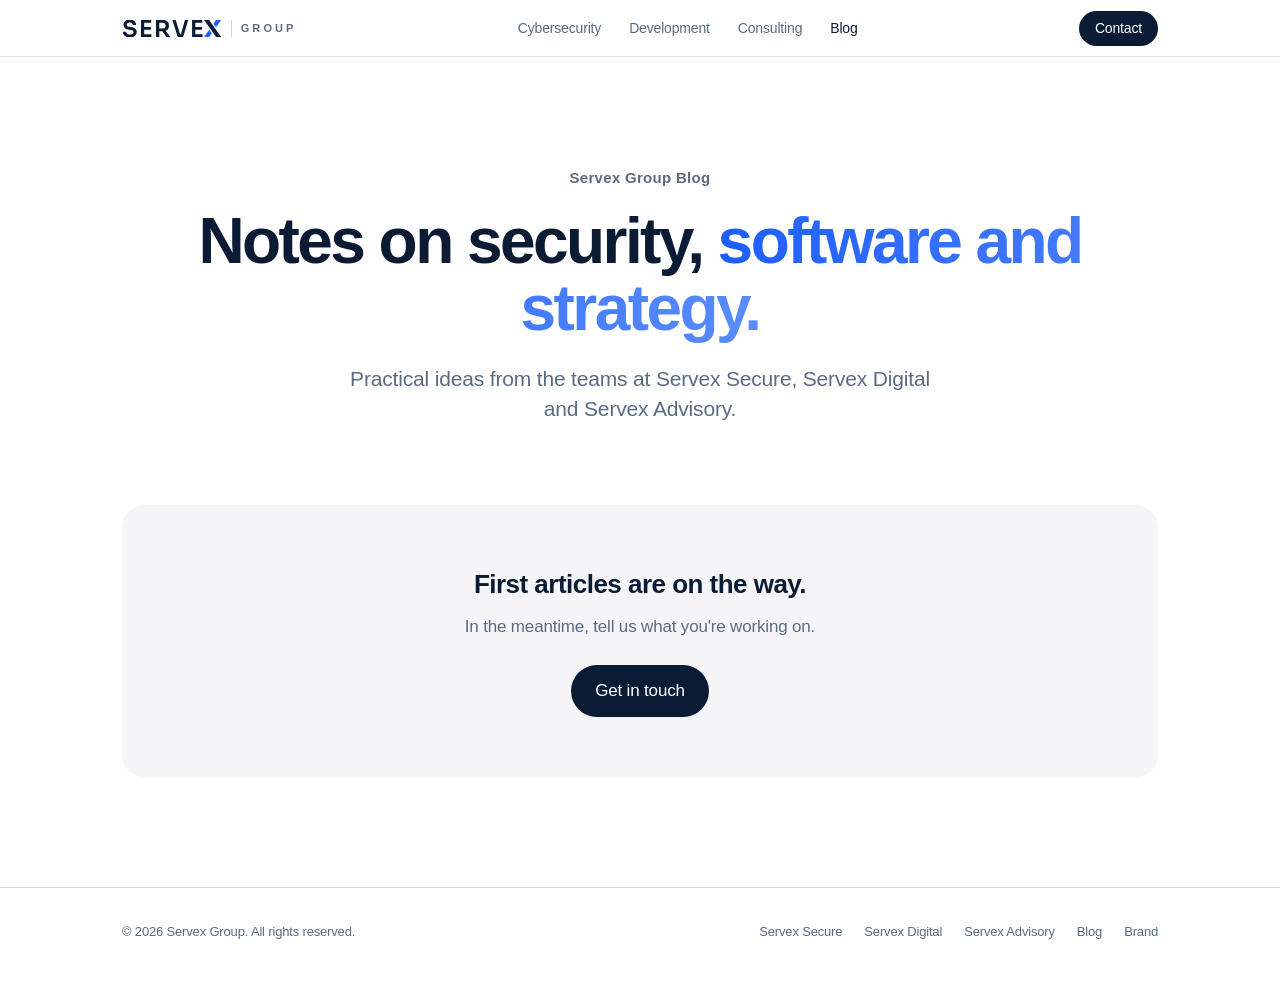
==== blog/index.html @ 8c694811 "Add blog page" ====
<!doctype html>
<html lang="en">
<head>
<meta charset="utf-8">
<!-- Google Analytics (GA4) -->
<script async src="https://www.googletagmanager.com/gtag/js?id=G-1CSWVTF1F6"></script>
<script>
window.dataLayer = window.dataLayer || [];
function gtag(){dataLayer.push(arguments);}
gtag('js', new Date());
gtag('config', 'G-1CSWVTF1F6');
</script>
<meta name="viewport" content="width=device-width, initial-scale=1">
<meta name="theme-color" content="#ffffff" media="(prefers-color-scheme: light)">
<meta name="theme-color" content="#060d1a" media="(prefers-color-scheme: dark)">
<link rel="icon" href="/favicon.svg" type="image/svg+xml">
<link rel="apple-touch-icon" href="/logo-512.png">
<link rel="stylesheet" href="/styles.css">
<title>Blog · Servex Group</title>
<meta name="description" content="Insights on cybersecurity, web and mobile development, and business strategy from the teams at Servex Group.">
<link rel="canonical" href="https://servexgroup.com/blog/">
<meta property="og:site_name" content="Servex Group">
<meta property="og:title" content="Servex Group Blog">
<meta property="og:description" content="Insights on cybersecurity, web and mobile development, and business strategy.">
<meta property="og:type" content="website">
<meta property="og:url" content="https://servexgroup.com/blog/">
<meta property="og:image" content="https://servexgroup.com/logo-512.png">
<meta name="twitter:card" content="summary">
<script type="application/ld+json">
{
  "@context": "https://schema.org",
  "@type": "Blog",
  "@id": "https://servexgroup.com/blog/#blog",
  "name": "Servex Group Blog",
  "url": "https://servexgroup.com/blog/",
  "inLanguage": "en",
  "publisher": {"@type": "Organization", "@id": "https://servexgroup.com/#organization", "name": "Servex Group", "logo": "https://servexgroup.com/logo-512.png"}
}
</script>
</head>
<body>

<header class="nav">
  <div class="wrap">
    <a href="/" class="brand" aria-label="Servex Group home">
      <svg xmlns="http://www.w3.org/2000/svg" viewBox="0 0 176.0 30.0" width="176" height="30" role="img" aria-label="Servex"><path d="M13.9 30.8Q9.9 30.8 7.2 29.5Q4.5 28.2 3 26Q1.6 23.8 1.6 20.9H7.3Q7.3 22.1 8 23.2Q8.6 24.4 10.1 25.1Q11.5 25.8 13.9 25.8Q16.1 25.8 17.5 25.2Q18.9 24.5 19.6 23.5Q20.3 22.5 20.3 21.2Q20.3 19.6 19 18.7Q17.6 17.7 14.8 17.5L12.2 17.3Q7.8 16.9 5.3 14.6Q2.7 12.2 2.7 8.4Q2.7 5.5 4.1 3.5Q5.4 1.4 7.9 0.3Q10.3 -0.9 13.6 -0.9Q17 -0.9 19.5 0.3Q21.9 1.5 23.3 3.7Q24.7 5.8 24.7 8.8H18.9Q18.9 7.5 18.3 6.5Q17.8 5.4 16.6 4.8Q15.4 4.2 13.6 4.2Q11.9 4.2 10.7 4.7Q9.6 5.3 9 6.3Q8.4 7.3 8.4 8.4Q8.4 9.8 9.5 10.9Q10.5 11.9 12.7 12.1L15.3 12.3Q18.5 12.6 21 13.7Q23.4 14.8 24.7 16.7Q26.1 18.6 26.1 21.2Q26.1 24.1 24.6 26.2Q23.1 28.4 20.4 29.6Q17.6 30.8 13.9 30.8ZM33.5 30V0H51.6V4.9H39.2V12.3H50.9V17.2H39.2V25.1H51.9V30ZM60 30V-0.2H71.1Q74.8 -0.2 77.4 0.9Q80.1 1.9 81.5 4.1Q82.9 6.3 82.9 9.6V10.2Q82.9 13.6 81.5 15.7Q80 17.8 77.4 18.9Q77.3 18.9 77.1 19L85.2 30H78.3L71.3 20Q71.2 20 71.1 20H65.8V30ZM65.8 4.8V15.2H71.8Q73.4 15.2 74.5 14.6Q75.7 13.9 76.4 12.7Q77 11.5 77 10Q77 8.5 76.4 7.3Q75.7 6.1 74.5 5.4Q73.4 4.8 71.8 4.8ZM98.4 30 88.8 0H94.8L102.5 25.2H104L111 0H116.9L108 30ZM123.7 30V0H141.8V4.9H129.4V12.3H141.1V17.2H129.4V25.1H142.2V30Z" fill="currentColor"/><g transform="translate(138.13 -6.82) scale(0.6818)"><defs><mask id="mnav" maskUnits="userSpaceOnUse" x="0" y="0" width="64" height="64"><rect width="64" height="64" fill="#fff"/><path d="M10 10H23L54 54H41Z" fill="#000" stroke="#000" stroke-width="7" stroke-linejoin="round"/></mask></defs><path d="M41 10H54L23 54H10Z" fill="#1E5EFF" mask="url(#mnav)"/><path d="M10 10H23L54 54H41Z" fill="currentColor"/></g></svg>
      <span class="sub">Group</span>
    </a>
    <ul>
      <li><a href="/#secure">Cybersecurity</a></li>
      <li><a href="/#digital">Development</a></li>
      <li><a href="/#advisory">Consulting</a></li>
      <li><a href="/blog/" aria-current="page">Blog</a></li>
    </ul>
    <a href="/#contact" class="cta">Contact</a>
  </div>
</header>

<main>
  <section class="blog-hero">
    <div class="wrap">
      <p class="eyebrow">Servex Group Blog</p>
      <h1>Notes on security, <span class="grad">software and strategy.</span></h1>
      <p class="lead">Practical ideas from the teams at Servex Secure, Servex Digital and Servex Advisory.</p>
    </div>
  </section>

  <section class="blog-list-section">
    <div class="wrap">
      <div class="post-list">
        <!-- POSTS GO HERE, newest first. For each post, copy this block, remove the comment markers, and fill it in.
             Delete the "post-empty" box below once the first post is published.
        <article class="post-card">
          <p class="post-meta"><span class="post-tag t-secure">Cybersecurity</span><time datetime="2026-12-01">December 1, 2026</time></p>
          <h2><a href="/blog/your-post-slug">Your post title</a></h2>
          <p>One or two sentences that summarize the post.</p>
          <a class="more" href="/blog/your-post-slug">Read article</a>
        </article>
        -->
        <div class="post-empty">
          <h2>First articles are on the way.</h2>
          <p>In the meantime, tell us what you're working on.</p>
          <a class="btn btn-primary" href="mailto:info@servexgroup.com?subject=Project%20inquiry">Get in touch</a>
        </div>
      </div>
    </div>
  </section>
</main>

<footer>
  <div class="wrap">
    <span>© <span id="yr">2026</span> Servex Group. All rights reserved.</span>
    <nav>
      <a href="/#secure">Servex Secure</a>
      <a href="/#digital">Servex Digital</a>
      <a href="/#advisory">Servex Advisory</a>
      <a href="/blog/">Blog</a>
      <a href="/brand">Brand</a>
    </nav>
  </div>
</footer>

<script>document.getElementById('yr').textContent = new Date().getFullYear();</script>
</body>
</html>
---- styles.css ----
/* Servex Group — core styles */
:root {
  --bg: #ffffff;
  --bg-alt: #f5f5f7;
  --surface: #ffffff;
  --text: #0b1b33;
  --text-2: #5b6b82;
  --line: #d2d2d7;
  --ink: #0b1b33;
  --brand: #1e5eff;
  --brand-2: #5b8cff;
  --secure: #1e5eff;
  --digital: #7a3cff;
  --advisory: #ff7a1a;
  --radius: 22px;
  --max: 1080px;
  --font: -apple-system, BlinkMacSystemFont, "SF Pro Display", "Inter", "Segoe UI", Roboto, Helvetica, Arial, sans-serif;
}
@media (prefers-color-scheme: dark) {
  :root:not([data-theme="light"]) {
    --bg: #060d1a;
    --bg-alt: #0b1424;
    --surface: #101b2e;
    --text: #f5f5f7;
    --text-2: #a1a1a6;
    --line: #2c2c31;
    --ink: #f5f5f7;
    --brand: #4d7dff;
    --brand-2: #8fb0ff;
    --secure: #4d7dff;
    --digital: #9b6bff;
    --advisory: #ff9447;
  }
}
:root[data-theme="dark"] {
  --bg: #060d1a; --bg-alt: #0b1424; --surface: #101b2e; --text: #f5f5f7;
  --text-2: #a1a1a6; --line: #2c2c31; --ink: #f5f5f7;
  --brand: #4d7dff; --brand-2: #8fb0ff; --secure: #4d7dff; --digital: #9b6bff; --advisory: #ff9447;
}

* { box-sizing: border-box; margin: 0; padding: 0; }
html { scroll-behavior: smooth; -webkit-text-size-adjust: 100%; }
body {
  background: var(--bg);
  color: var(--text);
  font-family: var(--font);
  font-size: 17px;
  line-height: 1.5;
  -webkit-font-smoothing: antialiased;
  letter-spacing: -0.01em;
}
a { color: inherit; text-decoration: none; }
img, svg { display: block; max-width: 100%; }
.wrap { max-width: var(--max); margin: 0 auto; padding: 0 22px; }

/* Nav */
.nav {
  position: sticky; top: 0; z-index: 50;
  background: color-mix(in srgb, var(--bg) 78%, transparent);
  backdrop-filter: saturate(180%) blur(20px);
  -webkit-backdrop-filter: saturate(180%) blur(20px);
  border-bottom: 1px solid color-mix(in srgb, var(--line) 60%, transparent);
}
.nav .wrap { display: flex; align-items: center; justify-content: space-between; height: 56px; }
.brand { display: flex; align-items: center; gap: 10px; font-weight: 600; font-size: 17px; letter-spacing: -0.02em; }
.brand { color: var(--text); gap: 9px; }
.brand svg { height: 17px; width: auto; }
.brand .sub { font-size: 11px; font-weight: 600; letter-spacing: 0.28em; text-transform: uppercase; color: var(--text-2); padding-left: 9px; border-left: 1px solid var(--line); line-height: 17px; }
.nav ul { display: flex; gap: 28px; list-style: none; font-size: 14px; color: var(--text-2); }
.nav ul a:hover { color: var(--text); }
.nav .cta {
  font-size: 14px; padding: 7px 16px; border-radius: 999px;
  background: var(--ink); color: var(--bg); font-weight: 500;
}
@media (max-width: 760px) { .nav ul { display: none; } }

/* Buttons */
.btn {
  display: inline-flex; align-items: center; gap: 8px;
  padding: 13px 24px; border-radius: 999px; font-size: 17px; font-weight: 500;
  transition: transform .2s ease, opacity .2s ease;
}
.btn:hover { transform: translateY(-1px); }
.btn-primary { background: var(--ink); color: var(--bg); }
.btn-ghost { color: var(--secure); }
.btn-ghost::after { content: "›"; font-size: 22px; line-height: 1; }

/* Hero */
.hero { text-align: center; padding: 120px 0 90px; }
.eyebrow { font-size: 15px; font-weight: 600; color: var(--text-2); letter-spacing: 0.02em; margin-bottom: 18px; }
.hero h1 {
  font-size: clamp(44px, 8vw, 88px); line-height: 1.02; font-weight: 700; letter-spacing: -0.045em;
  max-width: 900px; margin: 0 auto;
}
.grad {
  background: linear-gradient(90deg, var(--brand), var(--brand-2));
  -webkit-background-clip: text; background-clip: text; color: transparent;
}
.hero p.lead { font-size: clamp(19px, 2.4vw, 24px); color: var(--text-2); max-width: 640px; margin: 26px auto 38px; line-height: 1.4; }
.hero .actions { display: flex; gap: 14px; justify-content: center; flex-wrap: wrap; }

/* Hero mark */
.hero-mark { width: 84px; height: 84px; margin: 0 auto 30px; color: var(--text); }
.hero-mark svg { width: 100%; height: 100%; }

/* Sections */
section { padding: 100px 0; }
.alt { background: var(--bg-alt); }
.head { text-align: center; max-width: 720px; margin: 0 auto 60px; }
.head h2 { font-size: clamp(34px, 5vw, 56px); line-height: 1.06; font-weight: 700; letter-spacing: -0.035em; }
.head p { color: var(--text-2); font-size: 20px; margin-top: 16px; }

/* Division cards */
.cards { display: grid; grid-template-columns: repeat(3, 1fr); gap: 20px; }
@media (max-width: 900px) { .cards { grid-template-columns: 1fr; } }
.card {
  background: var(--surface); border-radius: var(--radius); padding: 38px 32px 34px;
  border: 1px solid color-mix(in srgb, var(--line) 50%, transparent);
  display: flex; flex-direction: column; gap: 14px;
  transition: transform .3s ease, box-shadow .3s ease;
}
.card:hover { transform: translateY(-4px); box-shadow: 0 24px 60px -24px rgba(0,0,0,.18); }
.card .icon { width: 52px; height: 52px; border-radius: 14px; display: grid; place-items: center; color: #fff; }
.card .icon svg { width: 26px; height: 26px; }
.card .tag { font-size: 13px; font-weight: 600; letter-spacing: 0.02em; }
.card h3 { font-size: 26px; letter-spacing: -0.025em; line-height: 1.15; }
.card p { color: var(--text-2); font-size: 16px; flex: 1; }
.card .more { font-size: 16px; font-weight: 500; }
.card .more::after { content: " ›"; }
.c-secure .icon { background: var(--secure); } .c-secure .tag, .c-secure .more { color: var(--secure); }
.c-digital .icon { background: var(--digital); } .c-digital .tag, .c-digital .more { color: var(--digital); }
.c-advisory .icon { background: var(--advisory); } .c-advisory .tag, .c-advisory .more { color: var(--advisory); }

/* Division detail */
.division { display: grid; grid-template-columns: 1fr 1fr; gap: 64px; align-items: center; }
.division.flip .visual { order: -1; }
@media (max-width: 900px) { .division { grid-template-columns: 1fr; gap: 40px; } .division.flip .visual { order: 0; } }
.division .tag { font-size: 15px; font-weight: 600; margin-bottom: 12px; }
.division h2 { font-size: clamp(34px, 4.6vw, 52px); line-height: 1.05; letter-spacing: -0.035em; font-weight: 700; }
.division p.lead { color: var(--text-2); font-size: 19px; margin: 20px 0 28px; }
.list { list-style: none; display: grid; gap: 14px; }
.list li { display: flex; gap: 12px; align-items: flex-start; font-size: 16px; }
.list li::before {
  content: ""; flex: none; width: 20px; height: 20px; margin-top: 2px; border-radius: 50%;
  background: var(--accent) url("data:image/svg+xml,%3Csvg xmlns='http://www.w3.org/2000/svg' viewBox='0 0 20 20'%3E%3Cpath d='M6 10.5l2.5 2.5L14 7.5' fill='none' stroke='white' stroke-width='2' stroke-linecap='round' stroke-linejoin='round'/%3E%3C/svg%3E") center/20px no-repeat;
}
.list li span { color: var(--text-2); }
.list li b { font-weight: 600; color: var(--text); }
.d-secure { --accent: var(--secure); } .d-secure .tag { color: var(--secure); }
.d-digital { --accent: var(--digital); } .d-digital .tag { color: var(--digital); }
.d-advisory { --accent: var(--advisory); } .d-advisory .tag { color: var(--advisory); }

.visual {
  aspect-ratio: 1 / 1; border-radius: 32px; position: relative; overflow: hidden;
  display: grid; place-items: center;
  background: radial-gradient(120% 120% at 30% 20%, color-mix(in srgb, var(--accent) 30%, var(--bg-alt)), var(--bg-alt) 70%);
  border: 1px solid color-mix(in srgb, var(--line) 50%, transparent);
}
.alt .visual { background: radial-gradient(120% 120% at 30% 20%, color-mix(in srgb, var(--accent) 30%, var(--surface)), var(--surface) 70%); }
.visual svg { width: 62%; height: auto; color: var(--accent); }

/* Stats / principles */
.principles { display: grid; grid-template-columns: repeat(4, 1fr); gap: 20px; }
@media (max-width: 900px) { .principles { grid-template-columns: 1fr 1fr; } }
@media (max-width: 520px) { .principles { grid-template-columns: 1fr; } }
.principle { padding: 28px; border-radius: var(--radius); background: var(--surface); border: 1px solid color-mix(in srgb, var(--line) 50%, transparent); }
.principle .n { font-size: 14px; font-weight: 600; color: var(--text-2); margin-bottom: 18px; font-variant-numeric: tabular-nums; }
.principle h4 { font-size: 20px; letter-spacing: -0.02em; margin-bottom: 8px; }
.principle p { color: var(--text-2); font-size: 15px; }

/* Contact */
.contact { text-align: center; }
.contact h2 { font-size: clamp(40px, 6vw, 72px); letter-spacing: -0.045em; line-height: 1.02; font-weight: 700; }
.contact p { color: var(--text-2); font-size: 20px; margin: 20px auto 36px; max-width: 560px; }
.contact .mail { display: block; margin-top: 22px; color: var(--text-2); font-size: 15px; }

/* Footer */
footer { border-top: 1px solid var(--line); padding: 34px 0 44px; font-size: 13px; color: var(--text-2); }
footer .wrap { display: flex; justify-content: space-between; gap: 20px; flex-wrap: wrap; align-items: center; }
footer nav { display: flex; gap: 22px; flex-wrap: wrap; }
footer a:hover { color: var(--text); }

/* Reveal on scroll */
.reveal { opacity: 0; transform: translateY(24px); transition: opacity .8s ease, transform .8s cubic-bezier(.2,.7,.2,1); }
.reveal.in { opacity: 1; transform: none; }
@media (prefers-reduced-motion: reduce) { .reveal { opacity: 1; transform: none; transition: none; } html { scroll-behavior: auto; } }

/* Brand page */
.swatches { display: grid; grid-template-columns: repeat(auto-fit, minmax(150px, 1fr)); gap: 16px; }
.swatch { border-radius: 18px; overflow: hidden; border: 1px solid var(--line); background: var(--surface); }
.swatch .chip { height: 120px; }
.swatch .meta { padding: 14px 16px; font-size: 14px; }
.swatch .meta b { display: block; font-size: 15px; }
.swatch .meta code { color: var(--text-2); font-family: ui-monospace, "SF Mono", Menlo, monospace; font-size: 13px; }
.logo-grid { display: grid; grid-template-columns: repeat(auto-fit, minmax(240px, 1fr)); gap: 16px; }
.logo-tile { border-radius: 22px; aspect-ratio: 4/3; display: grid; place-items: center; border: 1px solid var(--line); padding: 24px; }
.logo-tile.light { background: #fff; color: #1d1d1f; }
.logo-tile.dark { background: #0b1b33; color: #f5f5f7; border-color: #0b1b33; }
.logo-tile.tint { background: #eef2f8; }
.logo-tile img { width: 78%; height: auto; }
.logo-tile.tint img { width: 96px; height: 96px; }
.type-row { display: grid; grid-template-columns: 160px 1fr; gap: 24px; padding: 24px 0; border-bottom: 1px solid var(--line); align-items: baseline; }
.type-row:last-child { border: 0; }
.type-row .label { font-size: 13px; color: var(--text-2); }
@media (max-width: 600px) { .type-row { grid-template-columns: 1fr; gap: 6px; } }
.rules { display: grid; grid-template-columns: 1fr 1fr; gap: 16px; }
@media (max-width: 700px) { .rules { grid-template-columns: 1fr; } }
.rule { padding: 26px; border-radius: 20px; background: var(--surface); border: 1px solid var(--line); }
.rule h4 { margin-bottom: 8px; font-size: 18px; }
.rule p { color: var(--text-2); font-size: 15px; }

/* Blog */
.nav a[aria-current="page"] { color: var(--text); }
.blog-hero { text-align: center; padding: 110px 0 50px; }
.blog-hero h1 { font-size: clamp(38px, 6vw, 64px); line-height: 1.05; font-weight: 700; letter-spacing: -0.04em; }
.blog-hero .lead { font-size: clamp(18px, 2.2vw, 21px); color: var(--text-2); max-width: 620px; margin: 22px auto 0; line-height: 1.45; }
.blog-list-section { padding: 30px 0 110px; }
.post-list { display: grid; grid-template-columns: repeat(auto-fill, minmax(300px, 1fr)); gap: 20px; }
.post-card { padding: 30px; border-radius: var(--radius); background: var(--surface); border: 1px solid var(--line); display: flex; flex-direction: column; gap: 12px; transition: transform .3s ease, box-shadow .3s ease; }
.post-card:hover { transform: translateY(-3px); box-shadow: 0 24px 60px -28px rgba(0,0,0,.2); }
.post-card h2 { font-size: 23px; line-height: 1.2; letter-spacing: -0.02em; }
.post-card p { color: var(--text-2); font-size: 16px; flex: 1; }
.post-card .more { font-size: 15px; font-weight: 500; color: var(--brand); }
.post-card .more::after { content: " ›"; }
.post-empty { grid-column: 1 / -1; text-align: center; padding: 60px 24px; border-radius: var(--radius); background: var(--bg-alt); }
.post-empty h2 { font-size: 26px; letter-spacing: -0.02em; }
.post-empty p { color: var(--text-2); margin: 10px 0 26px; }
.post-meta { display: flex; gap: 12px; align-items: center; flex-wrap: wrap; font-size: 14px; color: var(--text-2); }
.post-tag { font-weight: 600; font-size: 13px; }
.t-secure { color: var(--secure); } .t-digital { color: var(--digital); } .t-advisory { color: var(--advisory); }
.post { padding: 90px 0 100px; }
.post-wrap { max-width: 720px; }
.crumbs { font-size: 14px; color: var(--text-2); margin-bottom: 26px; }
.crumbs a:hover { color: var(--text); }
.post h1 { font-size: clamp(34px, 5vw, 52px); line-height: 1.08; letter-spacing: -0.035em; font-weight: 700; margin: 14px 0 20px; }
.post-lead { font-size: 21px; color: var(--text-2); line-height: 1.45; margin-bottom: 40px; }
.post-body { font-size: 18px; line-height: 1.7; }
.post-body h2 { font-size: 28px; letter-spacing: -0.025em; line-height: 1.2; margin: 48px 0 14px; }
.post-body h3 { font-size: 21px; letter-spacing: -0.015em; margin: 32px 0 10px; }
.post-body p, .post-body ul, .post-body ol { margin-bottom: 20px; }
.post-body ul, .post-body ol { padding-left: 24px; }
.post-body li { margin-bottom: 8px; }
.post-body a { color: var(--brand); text-decoration: underline; text-underline-offset: 3px; }
.post-body img { border-radius: 16px; margin: 30px 0; }
.post-body blockquote { border-left: 3px solid var(--brand); padding-left: 20px; color: var(--text-2); margin: 28px 0; }
.post-body code { font-family: ui-monospace, "SF Mono", Menlo, monospace; font-size: .9em; background: var(--bg-alt); padding: 2px 6px; border-radius: 6px; }
.post-cta { margin-top: 60px; padding: 40px; border-radius: var(--radius); background: var(--bg-alt); text-align: center; }
.post-cta h2 { font-size: 26px; letter-spacing: -0.02em; }
.post-cta p { color: var(--text-2); margin: 10px 0 24px; }
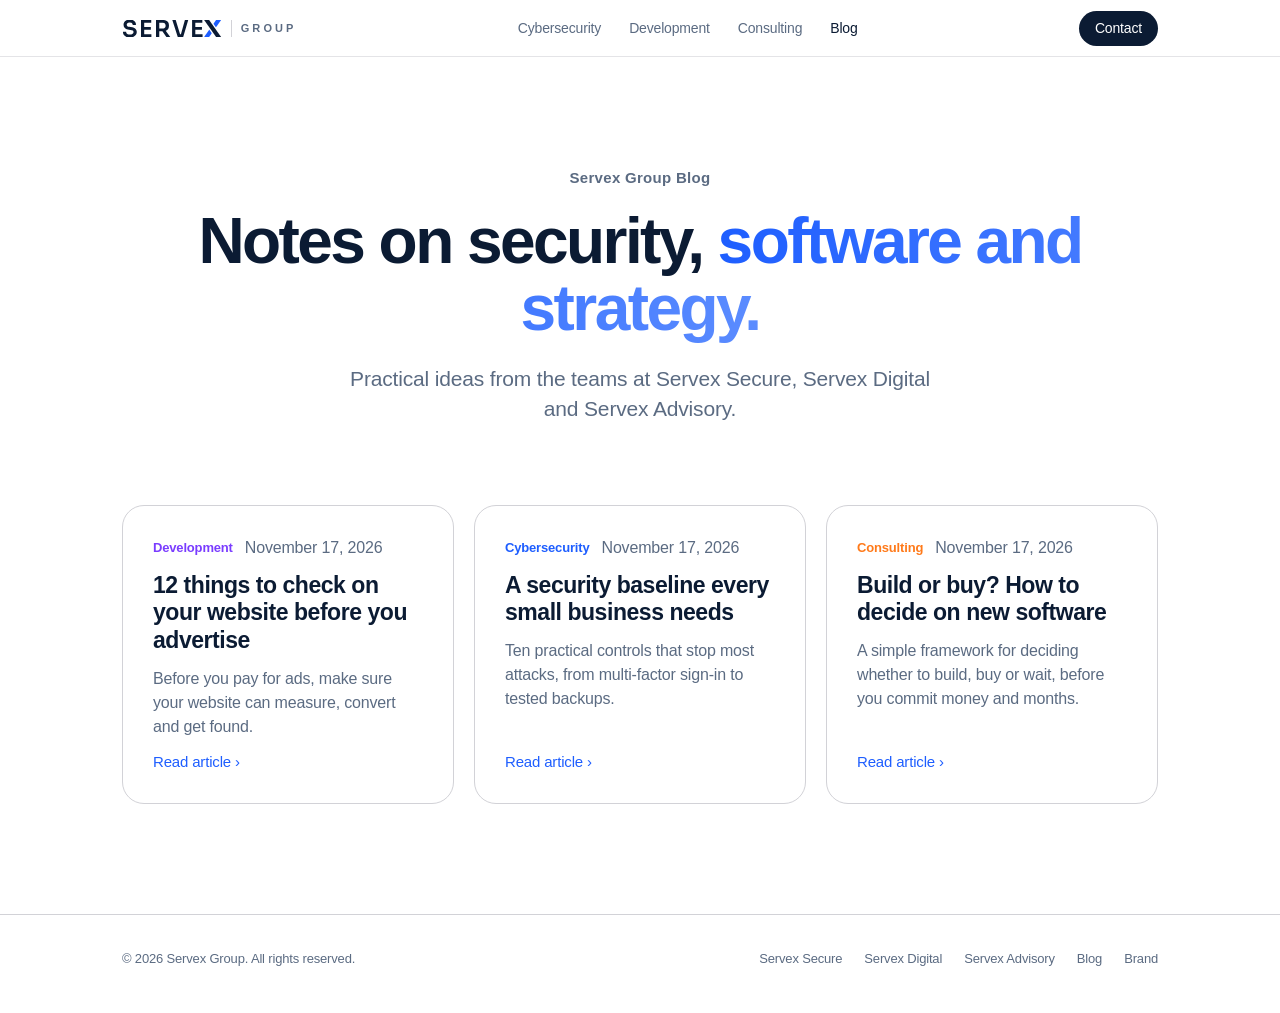
==== commit 004e5d56: "Blog page: list the first three posts" ====
--- a/blog/index.html
+++ b/blog/index.html
@@ -15,7 +15,7 @@
 <meta name="theme-color" content="#060d1a" media="(prefers-color-scheme: dark)">
 <link rel="icon" href="/favicon.svg" type="image/svg+xml">
 <link rel="apple-touch-icon" href="/logo-512.png">
-<link rel="stylesheet" href="/styles.css">
+<link rel="stylesheet" href="/styles.css?v=3">
 <title>Blog · Servex Group</title>
 <meta name="description" content="Insights on cybersecurity, web and mobile development, and business strategy from the teams at Servex Group.">
 <link rel="canonical" href="https://servexgroup.com/blog/">
@@ -77,11 +77,24 @@
           <a class="more" href="/blog/your-post-slug">Read article</a>
         </article>
         -->
-        <div class="post-empty">
-          <h2>First articles are on the way.</h2>
-          <p>In the meantime, tell us what you're working on.</p>
-          <a class="btn btn-primary" href="mailto:info@servexgroup.com?subject=Project%20inquiry">Get in touch</a>
-        </div>
+        <article class="post-card">
+          <p class="post-meta"><span class="post-tag t-digital">Development</span><time datetime="2026-11-17">November 17, 2026</time></p>
+          <h2><a href="/blog/website-checklist-before-advertising">12 things to check on your website before you advertise</a></h2>
+          <p>Before you pay for ads, make sure your website can measure, convert and get found.</p>
+          <a class="more" href="/blog/website-checklist-before-advertising" aria-label="Read: 12 things to check on your website before you advertise">Read article</a>
+        </article>
+        <article class="post-card">
+          <p class="post-meta"><span class="post-tag t-secure">Cybersecurity</span><time datetime="2026-11-17">November 17, 2026</time></p>
+          <h2><a href="/blog/small-business-security-baseline">A security baseline every small business needs</a></h2>
+          <p>Ten practical controls that stop most attacks, from multi-factor sign-in to tested backups.</p>
+          <a class="more" href="/blog/small-business-security-baseline" aria-label="Read: A security baseline every small business needs">Read article</a>
+        </article>
+        <article class="post-card">
+          <p class="post-meta"><span class="post-tag t-advisory">Consulting</span><time datetime="2026-11-17">November 17, 2026</time></p>
+          <h2><a href="/blog/build-or-buy-software">Build or buy? How to decide on new software</a></h2>
+          <p>A simple framework for deciding whether to build, buy or wait, before you commit money and months.</p>
+          <a class="more" href="/blog/build-or-buy-software" aria-label="Read: Build or buy? How to decide on new software">Read article</a>
+        </article>
       </div>
     </div>
   </section>
--- a/styles.css
+++ b/styles.css
@@ -220,6 +220,7 @@
 .post-card:hover { transform: translateY(-3px); box-shadow: 0 24px 60px -28px rgba(0,0,0,.2); }
 .post-card h2 { font-size: 23px; line-height: 1.2; letter-spacing: -0.02em; }
 .post-card p { color: var(--text-2); font-size: 16px; flex: 1; }
+.post-card .post-meta { flex: none; }
 .post-card .more { font-size: 15px; font-weight: 500; color: var(--brand); }
 .post-card .more::after { content: " ›"; }
 .post-empty { grid-column: 1 / -1; text-align: center; padding: 60px 24px; border-radius: var(--radius); background: var(--bg-alt); }
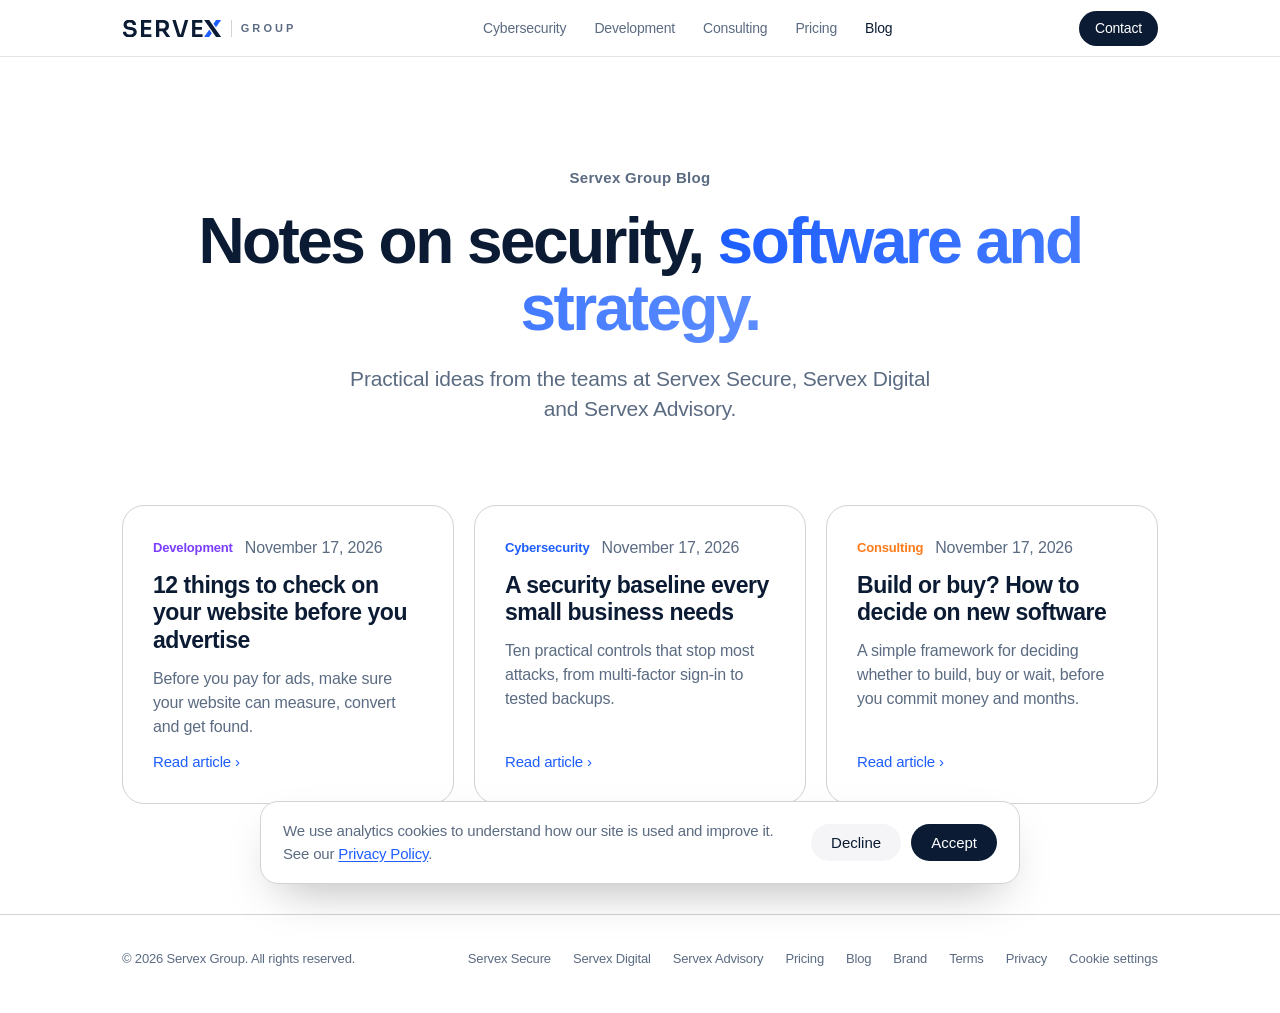
==== commit 30b9a3a7: "Launch pricing, cart and Stripe checkout; Terms, Privacy and cookie consent - Pricing page (/pricing" ====
--- a/blog/index.html
+++ b/blog/index.html
@@ -2,6 +2,7 @@
 <html lang="en">
 <head>
 <meta charset="utf-8">
+<script src="/consent.js?v=1"></script>
 <!-- Google Analytics (GA4) -->
 <script async src="https://www.googletagmanager.com/gtag/js?id=G-1CSWVTF1F6"></script>
 <script>
@@ -15,7 +16,7 @@
 <meta name="theme-color" content="#060d1a" media="(prefers-color-scheme: dark)">
 <link rel="icon" href="/favicon.svg" type="image/svg+xml">
 <link rel="apple-touch-icon" href="/logo-512.png">
-<link rel="stylesheet" href="/styles.css?v=3">
+<link rel="stylesheet" href="/styles.css?v=4">
 <title>Blog · Servex Group</title>
 <meta name="description" content="Insights on cybersecurity, web and mobile development, and business strategy from the teams at Servex Group.">
 <link rel="canonical" href="https://servexgroup.com/blog/">
@@ -50,6 +51,7 @@
       <li><a href="/#secure">Cybersecurity</a></li>
       <li><a href="/#digital">Development</a></li>
       <li><a href="/#advisory">Consulting</a></li>
+      <li><a href="/pricing/">Pricing</a></li>
       <li><a href="/blog/" aria-current="page">Blog</a></li>
     </ul>
     <a href="/#contact" class="cta">Contact</a>
@@ -107,8 +109,12 @@
       <a href="/#secure">Servex Secure</a>
       <a href="/#digital">Servex Digital</a>
       <a href="/#advisory">Servex Advisory</a>
+      <a href="/pricing/">Pricing</a>
       <a href="/blog/">Blog</a>
       <a href="/brand">Brand</a>
+      <a href="/terms">Terms</a>
+      <a href="/privacy">Privacy</a>
+      <button type="button" class="link-button" data-cookie-settings>Cookie settings</button>
     </nav>
   </div>
 </footer>
--- a/styles.css
+++ b/styles.css
@@ -248,3 +248,82 @@
 .post-cta { margin-top: 60px; padding: 40px; border-radius: var(--radius); background: var(--bg-alt); text-align: center; }
 .post-cta h2 { font-size: 26px; letter-spacing: -0.02em; }
 .post-cta p { color: var(--text-2); margin: 10px 0 24px; }
+
+/* Pricing */
+.price-jump { display: flex; gap: 10px; justify-content: center; flex-wrap: wrap; margin-top: 30px; }
+.price-jump a { font-size: 14px; padding: 8px 16px; border-radius: 999px; border: 1px solid var(--line); color: var(--text-2); }
+.price-jump a:hover { color: var(--text); border-color: var(--text-2); }
+.pricing-loading, .pricing-error { text-align: center; color: var(--text-2); padding: 40px 0; }
+.price-group { padding: 40px 0 30px; scroll-margin-top: 70px; }
+.price-group-head { margin-bottom: 22px; }
+.price-group-head h2 { font-size: clamp(28px, 4vw, 40px); letter-spacing: -0.03em; line-height: 1.1; margin-top: 6px; }
+.price-grid { display: grid; grid-template-columns: repeat(auto-fill, minmax(290px, 1fr)); gap: 20px; }
+.price-card { position: relative; display: flex; flex-direction: column; padding: 30px; border-radius: var(--radius); background: var(--surface); border: 1px solid var(--line); --accent: var(--brand); }
+.price-card.a-digital { --accent: var(--digital); } .price-card.a-secure { --accent: var(--secure); } .price-card.a-advisory { --accent: var(--advisory); }
+.price-card.featured { border: 2px solid var(--accent); box-shadow: 0 24px 60px -30px color-mix(in srgb, var(--accent) 60%, transparent); }
+.price-card .badge { position: absolute; top: -12px; left: 28px; background: var(--accent); color: #fff; font-size: 12px; font-weight: 600; padding: 4px 12px; border-radius: 999px; }
+.price-card h3 { font-size: 21px; letter-spacing: -0.02em; }
+.price-card .price { font-size: 40px; font-weight: 700; letter-spacing: -0.035em; margin: 10px 0 6px; font-variant-numeric: tabular-nums; }
+.price-card .per { font-size: 15px; font-weight: 500; color: var(--text-2); letter-spacing: 0; margin-left: 6px; }
+.price-card .summary { color: var(--text-2); font-size: 15px; margin-bottom: 18px; }
+.price-card .features { list-style: none; display: grid; gap: 10px; font-size: 15px; margin-bottom: 26px; flex: 1; }
+.price-card .features li { display: flex; gap: 10px; }
+.price-card .features li::before { content: ""; flex: none; width: 16px; height: 16px; margin-top: 3px; border-radius: 50%; background: color-mix(in srgb, var(--accent) 18%, transparent) url("data:image/svg+xml,%3Csvg xmlns='http://www.w3.org/2000/svg' viewBox='0 0 16 16'%3E%3Cpath d='M4.5 8.2l2.2 2.2 4.8-4.8' fill='none' stroke='%235b6b82' stroke-width='1.8' stroke-linecap='round' stroke-linejoin='round'/%3E%3C/svg%3E") center/12px no-repeat; }
+.price-card .add { width: 100%; justify-content: center; background: var(--ink); color: var(--bg); border: 0; cursor: pointer; font: inherit; font-weight: 500; }
+.price-card .add.added { background: transparent; color: var(--accent); box-shadow: inset 0 0 0 1.5px var(--accent); }
+.price-custom { text-align: center; padding: 60px 0; }
+.price-custom h2 { font-size: 30px; letter-spacing: -0.025em; }
+.price-custom p { color: var(--text-2); margin: 10px auto 24px; max-width: 520px; }
+.price-faq { padding: 20px 0 100px; }
+.price-faq .wrap { max-width: 760px; }
+.price-faq h2 { font-size: 30px; letter-spacing: -0.025em; margin-bottom: 18px; }
+.price-faq details { border-top: 1px solid var(--line); padding: 18px 0; }
+.price-faq details:last-child { border-bottom: 1px solid var(--line); }
+.price-faq summary { cursor: pointer; font-weight: 600; font-size: 17px; }
+.price-faq details p { color: var(--text-2); margin-top: 10px; }
+.cart-fab { position: fixed; right: 22px; bottom: 22px; z-index: 40; display: inline-flex; align-items: center; gap: 10px; padding: 14px 20px; border-radius: 999px; border: 0; background: var(--ink); color: var(--bg); font: inherit; font-weight: 600; cursor: pointer; box-shadow: 0 16px 40px -12px rgba(0,0,0,.4); }
+.cart-fab[hidden] { display: none; }
+.cart-fab .count { background: var(--brand); color: #fff; min-width: 24px; height: 24px; border-radius: 999px; display: grid; place-items: center; font-size: 13px; padding: 0 7px; }
+.cart { position: fixed; inset: 0; z-index: 50; visibility: hidden; }
+.cart.open { visibility: visible; }
+.cart-backdrop { position: absolute; inset: 0; background: rgba(6,13,26,.45); opacity: 0; transition: opacity .25s ease; }
+.cart.open .cart-backdrop { opacity: 1; }
+.cart-panel { position: absolute; top: 0; right: 0; height: 100%; width: min(420px, 100%); background: var(--bg); border-left: 1px solid var(--line); padding: 26px; display: flex; flex-direction: column; transform: translateX(100%); transition: transform .3s cubic-bezier(.2,.7,.2,1); }
+.cart.open .cart-panel { transform: none; }
+.cart-head { display: flex; justify-content: space-between; align-items: center; margin-bottom: 18px; }
+.cart-head h2 { font-size: 24px; letter-spacing: -0.02em; }
+.cart-close { border: 0; background: var(--bg-alt); color: var(--text); width: 36px; height: 36px; border-radius: 50%; font-size: 22px; cursor: pointer; }
+.cart-lines { flex: 1; overflow-y: auto; }
+.cart-empty { color: var(--text-2); padding: 20px 0; }
+.cart-line { display: flex; justify-content: space-between; gap: 14px; padding: 16px 0; border-bottom: 1px solid var(--line); }
+.cart-name { font-weight: 600; }
+.cart-meta { font-size: 14px; color: var(--text-2); }
+.cart-meta .per { margin-left: 4px; }
+.cart-qty { display: flex; align-items: center; gap: 8px; flex: none; }
+.cart-qty button { border: 1px solid var(--line); background: var(--surface); color: var(--text); width: 28px; height: 28px; border-radius: 8px; cursor: pointer; font: inherit; }
+.cart-qty button:disabled { opacity: .4; cursor: default; }
+.cart-qty .remove { width: auto; padding: 0 8px; border: 0; background: none; color: var(--text-2); font-size: 13px; text-decoration: underline; }
+.cart-sum { padding: 18px 0 8px; display: grid; gap: 8px; }
+.cart-sum div { display: flex; justify-content: space-between; }
+.cart-sum div[hidden] { display: none; }
+.cart-sum strong { font-size: 18px; font-variant-numeric: tabular-nums; }
+.cart-error { color: #d93025; font-size: 14px; min-height: 20px; }
+.cart-checkout { width: 100%; justify-content: center; border: 0; cursor: pointer; font: inherit; font-weight: 600; padding: 15px; }
+.cart-checkout:disabled { opacity: .5; cursor: default; transform: none; }
+.cart-note { font-size: 13px; color: var(--text-2); text-align: center; margin-top: 10px; }
+body.cart-open { overflow: hidden; }
+.cart-terms { display: flex; gap: 10px; align-items: flex-start; font-size: 14px; color: var(--text-2); margin: 6px 0 4px; cursor: pointer; }
+.cart-terms input { margin-top: 3px; width: 16px; height: 16px; accent-color: var(--brand); flex: none; }
+.cart-terms a, .price-faq details a { color: var(--brand); text-decoration: underline; text-underline-offset: 2px; }
+
+/* Cookie consent + footer link buttons */
+.link-button { background: none; border: 0; padding: 0; font: inherit; color: inherit; cursor: pointer; }
+.link-button:hover { color: var(--text); }
+.post-body .link-button { color: var(--brand); text-decoration: underline; text-underline-offset: 3px; }
+.consent { position: fixed; left: 16px; right: 16px; bottom: 16px; z-index: 60; max-width: 760px; margin: 0 auto; display: flex; gap: 18px; align-items: center; justify-content: space-between; flex-wrap: wrap; padding: 18px 22px; border-radius: 18px; background: var(--surface); border: 1px solid var(--line); box-shadow: 0 20px 50px -20px rgba(0,0,0,.35); font-size: 15px; color: var(--text-2); }
+.consent[hidden] { display: none; }
+.consent p { flex: 1 1 320px; }
+.consent a { color: var(--brand); text-decoration: underline; text-underline-offset: 2px; }
+.consent-actions { display: flex; gap: 10px; }
+.consent .btn { padding: 10px 20px; font-size: 15px; border: 0; cursor: pointer; font-family: inherit; }
+.consent .consent-decline { background: var(--bg-alt); color: var(--text); }
